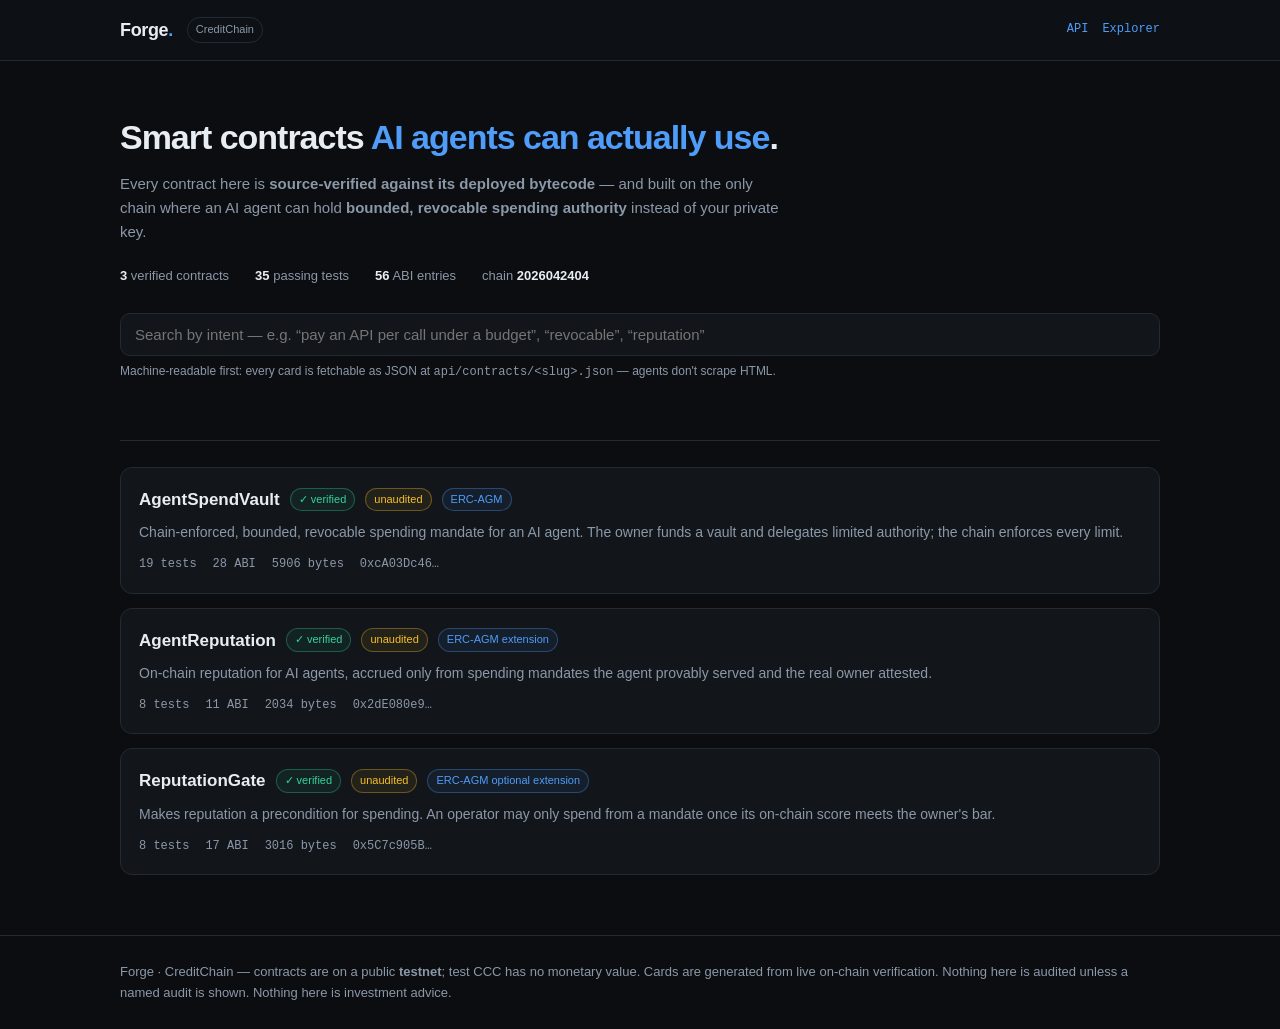
==== hub/index.html @ 73014efe "feat(hub): Forge AI-era smart contract hub at /hub Adds the contract catalog alongside the Forge IDE" ====
<!doctype html>
<html lang="en">
<head>
<meta charset="utf-8">
<meta name="viewport" content="width=device-width, initial-scale=1">
<title>Forge — AI-Era Smart Contract Hub · CreditChain</title>
<meta name="description" content="Discover, verify and deploy smart contracts that AI agents can use under chain-enforced spending mandates.">
<style>
  :root{
    --bg:#0b0d10; --panel:#12161b; --line:#222a33; --ink:#e8edf3; --dim:#8b98a8;
    --acc:#4f9cf9; --ok:#34d399; --warn:#fbbf24; --mono:ui-monospace,SFMono-Regular,Menlo,monospace;
  }
  *{box-sizing:border-box}
  body{margin:0;background:var(--bg);color:var(--ink);
    font:15px/1.6 -apple-system,BlinkMacSystemFont,"Segoe UI",Roboto,Helvetica,Arial,sans-serif}
  a{color:var(--acc);text-decoration:none} a:hover{text-decoration:underline}
  .wrap{max-width:1080px;margin:0 auto;padding:0 20px}
  header{border-bottom:1px solid var(--line);background:#0d1116;position:sticky;top:0;z-index:10}
  .bar{display:flex;align-items:center;gap:14px;height:60px}
  .logo{font-weight:700;letter-spacing:-.02em;font-size:18px}
  .logo span{color:var(--acc)}
  .pill{font-size:11px;color:var(--dim);border:1px solid var(--line);padding:3px 8px;border-radius:999px}
  .grow{flex:1}
  .hero{padding:56px 0 32px;border-bottom:1px solid var(--line)}
  h1{font-size:34px;line-height:1.2;margin:0 0 14px;letter-spacing:-.03em}
  h1 em{font-style:normal;color:var(--acc)}
  .sub{color:var(--dim);max-width:660px;margin:0 0 22px}
  .stats{display:flex;gap:26px;flex-wrap:wrap;font-size:13px;color:var(--dim)}
  .stats b{color:var(--ink);font-variant-numeric:tabular-nums}
  .search{width:100%;margin:26px 0 6px;padding:12px 14px;background:var(--panel);
    border:1px solid var(--line);border-radius:10px;color:var(--ink);font-size:15px}
  .search:focus{outline:none;border-color:var(--acc)}
  .hint{font-size:12px;color:var(--dim);margin-bottom:26px}
  .grid{display:grid;gap:14px;padding:26px 0 60px}
  .card{background:var(--panel);border:1px solid var(--line);border-radius:12px;padding:18px;cursor:pointer;transition:border-color .15s}
  .card:hover{border-color:var(--acc)}
  .ctop{display:flex;align-items:center;gap:10px;flex-wrap:wrap}
  .cname{font-weight:650;font-size:17px}
  .badge{font-size:11px;padding:2px 8px;border-radius:999px;border:1px solid}
  .b-ok{color:var(--ok);border-color:#34d39955;background:#34d39912}
  .b-warn{color:var(--warn);border-color:#fbbf2455;background:#fbbf2412}
  .b-std{color:var(--acc);border-color:#4f9cf955;background:#4f9cf912}
  .csum{color:var(--dim);margin:8px 0 12px;font-size:14px}
  .meta{display:flex;gap:16px;flex-wrap:wrap;font-size:12px;color:var(--dim);font-family:var(--mono)}
  dialog{background:var(--panel);color:var(--ink);border:1px solid var(--line);border-radius:14px;
    max-width:820px;width:calc(100% - 40px);padding:0}
  dialog::backdrop{background:#000a}
  .dhead{padding:20px;border-bottom:1px solid var(--line);display:flex;gap:12px;align-items:center;flex-wrap:wrap}
  .dbody{padding:20px;max-height:65vh;overflow:auto}
  .sec{margin-bottom:22px}
  .sec h3{font-size:12px;text-transform:uppercase;letter-spacing:.08em;color:var(--dim);margin:0 0 8px}
  ul{margin:0;padding-left:18px} li{margin-bottom:5px}
  .kv{display:grid;grid-template-columns:180px 1fr;gap:6px 14px;font-size:13px}
  .kv div:nth-child(odd){color:var(--dim)}
  code,.mono{font-family:var(--mono);font-size:12px;word-break:break-all}
  .warnbox{border:1px solid #fbbf2455;background:#fbbf2410;color:var(--warn);
    padding:10px 12px;border-radius:8px;font-size:13px}
  .close{margin-left:auto;background:none;border:1px solid var(--line);color:var(--dim);
    border-radius:8px;padding:6px 12px;cursor:pointer}
  footer{border-top:1px solid var(--line);padding:26px 0;color:var(--dim);font-size:13px}
  .empty{color:var(--dim);padding:30px 0}
</style>
</head>
<body>
<header><div class="wrap bar">
  <div class="logo">Forge<span>.</span></div>
  <span class="pill">CreditChain</span>
  <div class="grow"></div>
  <a class="mono" href="api/index.json">API</a>
  <a class="mono" href="https://scan.creditchain.org">Explorer</a>
</div></header>

<div class="wrap">
  <section class="hero">
    <h1>Smart contracts <em>AI agents can actually use</em>.</h1>
    <p class="sub">
      Every contract here is <strong>source-verified against its deployed bytecode</strong> —
      and built on the only chain where an AI agent can hold <strong>bounded, revocable
      spending authority</strong> instead of your private key.
    </p>
    <div class="stats">
      <div><b id="s-count">—</b> verified contracts</div>
      <div><b id="s-tests">—</b> passing tests</div>
      <div><b id="s-abi">—</b> ABI entries</div>
      <div>chain <b id="s-chain">—</b></div>
    </div>
    <input id="q" class="search" placeholder="Search by intent — e.g. “pay an API per call under a budget”, “revocable”, “reputation”">
    <div class="hint">Machine-readable first: every card is fetchable as JSON at <code>api/contracts/&lt;slug&gt;.json</code> — agents don't scrape HTML.</div>
  </section>
  <section id="grid" class="grid"></section>
</div>

<dialog id="dlg"><div id="dlg-content"></div></dialog>

<footer><div class="wrap">
  Forge · CreditChain — contracts are on a public <strong>testnet</strong>; test CCC has no monetary value.
  Cards are generated from live on-chain verification. Nothing here is audited unless a named audit is shown.
  Nothing here is investment advice.
</div></footer>

<script>
let CARDS = [], INDEX = null;

const esc = s => String(s ?? "").replace(/[&<>"]/g, c => ({"&":"&amp;","<":"&lt;",">":"&gt;",'"':"&quot;"}[c]));

async function boot(){
  INDEX = await (await fetch("api/index.json")).json();
  document.getElementById("s-count").textContent = INDEX.count;
  document.getElementById("s-chain").textContent = INDEX.chain.chain_id;
  document.getElementById("s-tests").textContent = INDEX.contracts.reduce((a,c)=>a+c.tests,0);
  document.getElementById("s-abi").textContent = INDEX.contracts.reduce((a,c)=>a+c.abi_entries,0);
  CARDS = await Promise.all(INDEX.contracts.map(c =>
    fetch(`api/contracts/${c.slug}.json`).then(r=>r.json())));
  render(CARDS);
}

// Intent search: rank by how many query terms a card matches across its whole
// description surface (summary, rationale, rails, tags, ABI), not just the name.
// Ranked-OR rather than strict AND, so a phrase like "pay an API under a budget"
// still surfaces the mandate vault instead of returning nothing.
const SYNONYMS = {
  pay:"spend payment settle", paying:"spend payment", spend:"pay payment settle",
  budget:"cap limit ceiling allowance", limit:"cap budget rail",
  api:"service call metered per-call", autonomous:"agent unattended automatic",
  revoke:"cancel kill-switch stop", trust:"reputation score record",
  safe:"bounded enforced guarded", key:"custody private-key"
};
function expand(term){ return (term + " " + (SYNONYMS[term] || "")).trim(); }

function search(q){
  q = q.trim().toLowerCase();
  if(!q) return CARDS;
  const terms = [...new Set(q.split(/\s+/).flatMap(t => expand(t).split(" ")))]
                  .filter(t => t.length > 2);
  const scored = CARDS.map(c => {
    const hay = [c.name, c.summary, c.why_it_exists, c.standard,
      c.tags.join(" "), c.enforced_rails.join(" "),
      c.known_limitations.join(" "),
      c.interface.functions.join(" ")].join(" ").toLowerCase();
    const score = terms.reduce((n,t) => n + (hay.includes(t) ? 1 : 0), 0);
    return {c, score};
  }).filter(x => x.score > 0).sort((a,b) => b.score - a.score);
  return scored.map(x => x.c);
}

function render(list){
  const g = document.getElementById("grid");
  if(!list.length){ g.innerHTML = '<div class="empty">No contracts match that intent.</div>'; return; }
  g.innerHTML = list.map(c => `
    <article class="card" onclick="openCard('${c.slug}')">
      <div class="ctop">
        <span class="cname">${esc(c.name)}</span>
        <span class="badge b-ok">✓ verified</span>
        <span class="badge b-warn">unaudited</span>
        <span class="badge b-std">${esc(c.standard)}</span>
      </div>
      <div class="csum">${esc(c.summary)}</div>
      <div class="meta">
        <span>${c.evidence.tests.total} tests</span>
        <span>${c.interface.abi_entries} ABI</span>
        <span>${c.provenance.bytecode_size_bytes} bytes</span>
        <span>${esc(c.deployments[0].address.slice(0,10))}…</span>
      </div>
    </article>`).join("");
}

function openCard(slug){
  const c = CARDS.find(x=>x.slug===slug); if(!c) return;
  const d = c.deployments[0];
  document.getElementById("dlg-content").innerHTML = `
    <div class="dhead">
      <span class="cname">${esc(c.name)}</span>
      <span class="badge b-ok">✓ verified</span>
      <span class="badge b-warn">unaudited</span>
      <button class="close" onclick="document.getElementById('dlg').close()">Close</button>
    </div>
    <div class="dbody">
      <div class="sec"><p>${esc(c.summary)}</p>
        <p style="color:var(--dim)">${esc(c.why_it_exists)}</p></div>

      <div class="sec"><h3>Security posture</h3>
        <div class="warnbox">${esc(c.evidence.audit_status)}</div>
        <ul style="margin-top:10px">
          <li><strong>${c.evidence.tests.total} tests</strong> — ${esc(c.evidence.tests.detail)}</li>
          ${(c.evidence.tests.invariants||[]).map(i=>`<li>Invariant: ${esc(i)}</li>`).join("")}
        </ul></div>

      <div class="sec"><h3>Rails the chain enforces</h3>
        <ul>${c.enforced_rails.map(r=>`<li>${esc(r)}</li>`).join("")}</ul></div>

      <div class="sec"><h3>Known limitations</h3>
        <ul>${c.known_limitations.map(l=>`<li>${esc(l)}</li>`).join("")}</ul></div>

      <div class="sec"><h3>Provenance</h3>
        <div class="kv">
          <div>Verification</div><div>${esc(c.provenance.verification_method)}</div>
          <div>Compiler</div><div class="mono">${esc(c.provenance.compiler)}</div>
          <div>Address</div><div class="mono">${esc(d.address)}</div>
          <div>Creator</div><div class="mono">${esc(c.provenance.creator)}</div>
          <div>Creation tx</div><div class="mono">${esc(c.provenance.creation_tx)}</div>
          <div>Bytecode</div><div>${c.provenance.bytecode_size_bytes} bytes</div>
          <div>Network</div><div>${esc(d.network)} (chainId ${d.chain_id})</div>
          <div>Proof</div><div><a href="${d.verify_api}" target="_blank">verification API ↗</a> ·
            <a href="${d.explorer}" target="_blank">explorer ↗</a></div>
          <div>Machine-readable</div><div><a href="api/contracts/${c.slug}.json" target="_blank">card JSON ↗</a></div>
        </div></div>

      <div class="sec"><h3>Interface</h3>
        <div class="mono" style="color:var(--dim)">${c.interface.functions.map(esc).join(" · ")}</div></div>
    </div>`;
  document.getElementById("dlg").showModal();
}

document.getElementById("q").addEventListener("input", e => render(search(e.target.value)));
boot();
</script>
</body>
</html>
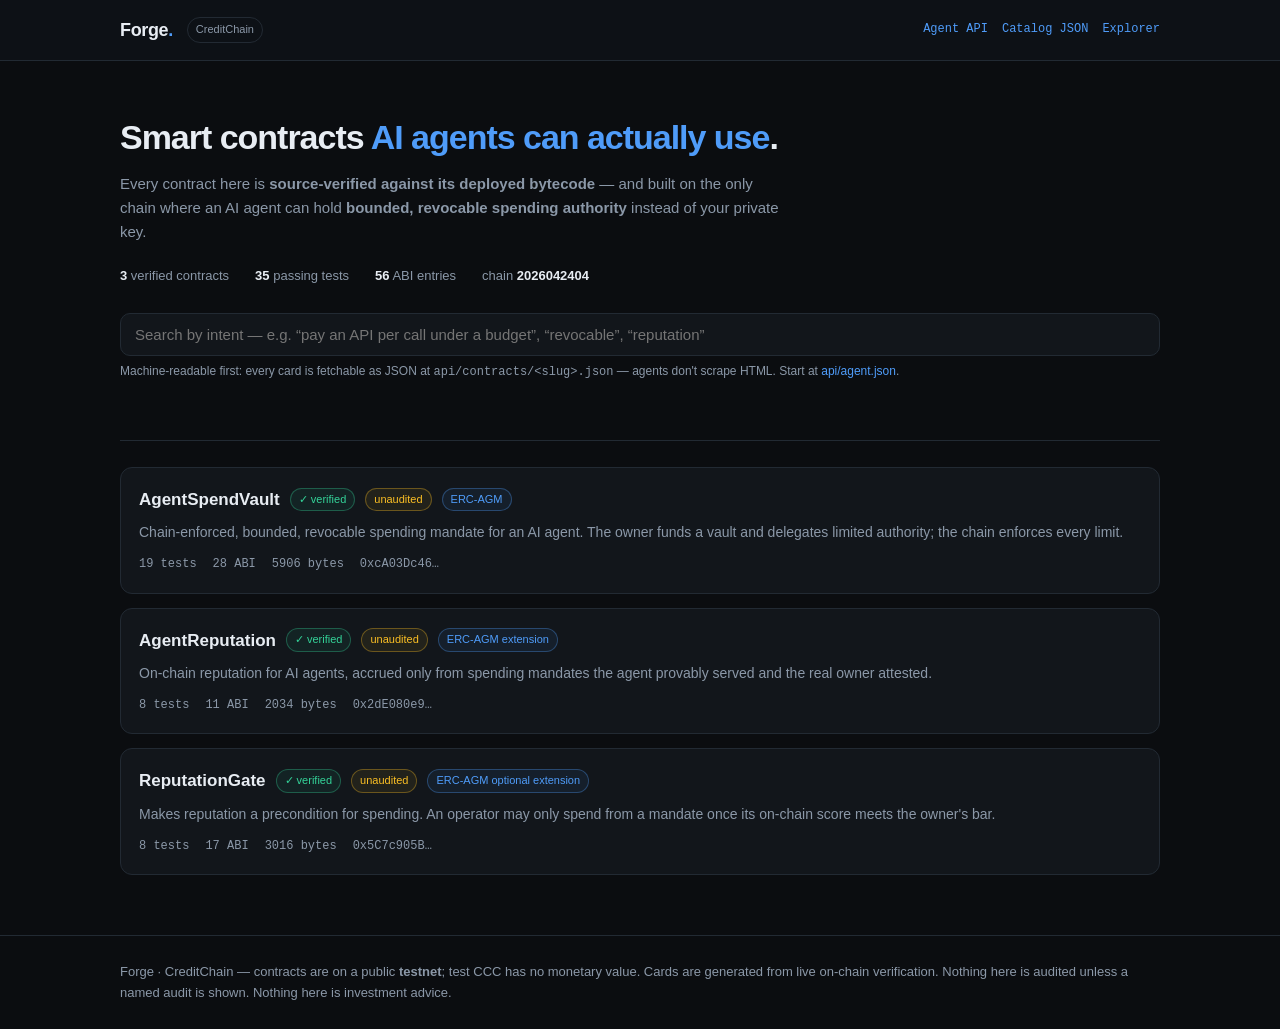
==== commit 63ee60ef: "feat(hub): agent manifest + one-click Open in Forge IDE api/agent.json is the machine-readable contr" ====
--- a/hub/index.html
+++ b/hub/index.html
@@ -55,6 +55,9 @@
   code,.mono{font-family:var(--mono);font-size:12px;word-break:break-all}
   .warnbox{border:1px solid #fbbf2455;background:#fbbf2410;color:var(--warn);
     padding:10px 12px;border-radius:8px;font-size:13px}
+  .btn{display:inline-block;border:1px solid var(--line);background:#0e1318;color:var(--acc);
+    border-radius:8px;padding:8px 12px;font-size:13px;text-decoration:none}
+  .btn:hover{border-color:var(--acc);text-decoration:none}
   .close{margin-left:auto;background:none;border:1px solid var(--line);color:var(--dim);
     border-radius:8px;padding:6px 12px;cursor:pointer}
   footer{border-top:1px solid var(--line);padding:26px 0;color:var(--dim);font-size:13px}
@@ -66,7 +69,8 @@
   <div class="logo">Forge<span>.</span></div>
   <span class="pill">CreditChain</span>
   <div class="grow"></div>
-  <a class="mono" href="api/index.json">API</a>
+  <a class="mono" href="api/agent.json">Agent API</a>
+  <a class="mono" href="api/index.json">Catalog JSON</a>
   <a class="mono" href="https://scan.creditchain.org">Explorer</a>
 </div></header>
 
@@ -85,7 +89,7 @@
       <div>chain <b id="s-chain">—</b></div>
     </div>
     <input id="q" class="search" placeholder="Search by intent — e.g. “pay an API per call under a budget”, “revocable”, “reputation”">
-    <div class="hint">Machine-readable first: every card is fetchable as JSON at <code>api/contracts/&lt;slug&gt;.json</code> — agents don't scrape HTML.</div>
+    <div class="hint">Machine-readable first: every card is fetchable as JSON at <code>api/contracts/&lt;slug&gt;.json</code> — agents don't scrape HTML. Start at <a href="api/agent.json">api/agent.json</a>.</div>
   </section>
   <section id="grid" class="grid"></section>
 </div>
@@ -164,6 +168,15 @@
     </article>`).join("");
 }
 
+// Forge IDE (Remix-derived) opens a source file passed as base64 in #code=.
+function ideUrl(c){
+  try{
+    const b64 = btoa(unescape(encodeURIComponent(c.source_code || "")))
+                  .replace(/\+/g,"-").replace(/\//g,"_").replace(/=+$/,"");
+    return "https://forge.creditchain.org/#code=" + b64;
+  }catch(e){ return "https://forge.creditchain.org/"; }
+}
+
 function openCard(slug){
   const c = CARDS.find(x=>x.slug===slug); if(!c) return;
   const d = c.deployments[0];
@@ -207,6 +220,17 @@
 
       <div class="sec"><h3>Interface</h3>
         <div class="mono" style="color:var(--dim)">${c.interface.functions.map(esc).join(" · ")}</div></div>
+
+      <div class="sec"><h3>Use it</h3>
+        <div style="display:flex;gap:10px;flex-wrap:wrap;margin-bottom:10px">
+          <a class="btn" href="${ideUrl(c)}" target="_blank">Open in Forge IDE ↗</a>
+          <a class="btn" href="api/contracts/${c.slug}.json" target="_blank">Card JSON ↗</a>
+          <a class="btn" href="${d.explorer}" target="_blank">On-chain proof ↗</a>
+        </div>
+        <div style="color:var(--dim);font-size:13px">An agent can call this contract under a
+          <strong>chain-enforced spending mandate</strong> — see
+          <a href="api/agent.json">api/agent.json</a> for the machine-readable flow.</div>
+      </div>
     </div>`;
   document.getElementById("dlg").showModal();
 }
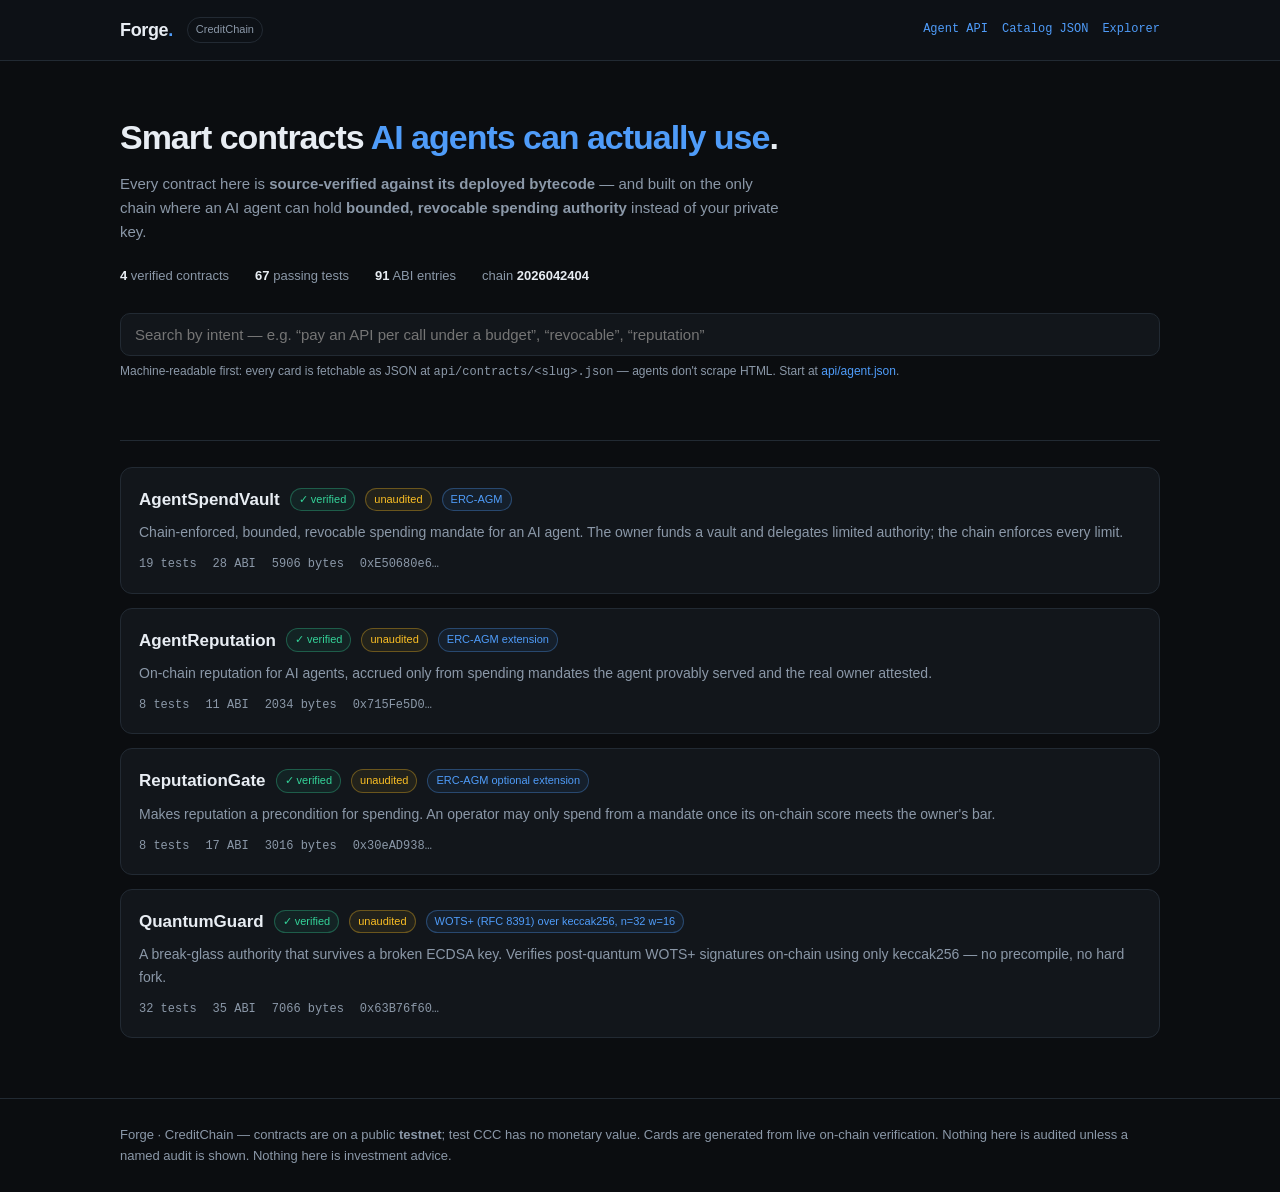
==== commit 8c142524: "retire the Remix IDE build, leaving the hub as the site forge.creditchain.org shipped 113 MB of Remi" ====
--- a/hub/index.html
+++ b/hub/index.html
@@ -168,13 +168,12 @@
     </article>`).join("");
 }
 
-// Forge IDE (Remix-derived) opens a source file passed as base64 in #code=.
-function ideUrl(c){
-  try{
-    const b64 = btoa(unescape(encodeURIComponent(c.source_code || "")))
-                  .replace(/\+/g,"-").replace(/\//g,"_").replace(/=+$/,"");
-    return "https://forge.creditchain.org/#code=" + b64;
-  }catch(e){ return "https://forge.creditchain.org/"; }
+// Studio opens a verified contract by address and lets you call it through your
+// own wallet. It replaces the Remix-derived editor, which never built.
+function studioUrl(c){
+  // Studio selects a contract from location.hash by slug — the same slug this
+  // catalog uses — so the deep link needs no change on the Studio side.
+  return "/studio.html#" + encodeURIComponent(c.slug || "");
 }
 
 function openCard(slug){
@@ -223,7 +222,7 @@
 
       <div class="sec"><h3>Use it</h3>
         <div style="display:flex;gap:10px;flex-wrap:wrap;margin-bottom:10px">
-          <a class="btn" href="${ideUrl(c)}" target="_blank">Open in Forge IDE ↗</a>
+          <a class="btn" href="${studioUrl(c)}">Open in Studio ↗</a>
           <a class="btn" href="api/contracts/${c.slug}.json" target="_blank">Card JSON ↗</a>
           <a class="btn" href="${d.explorer}" target="_blank">On-chain proof ↗</a>
         </div>
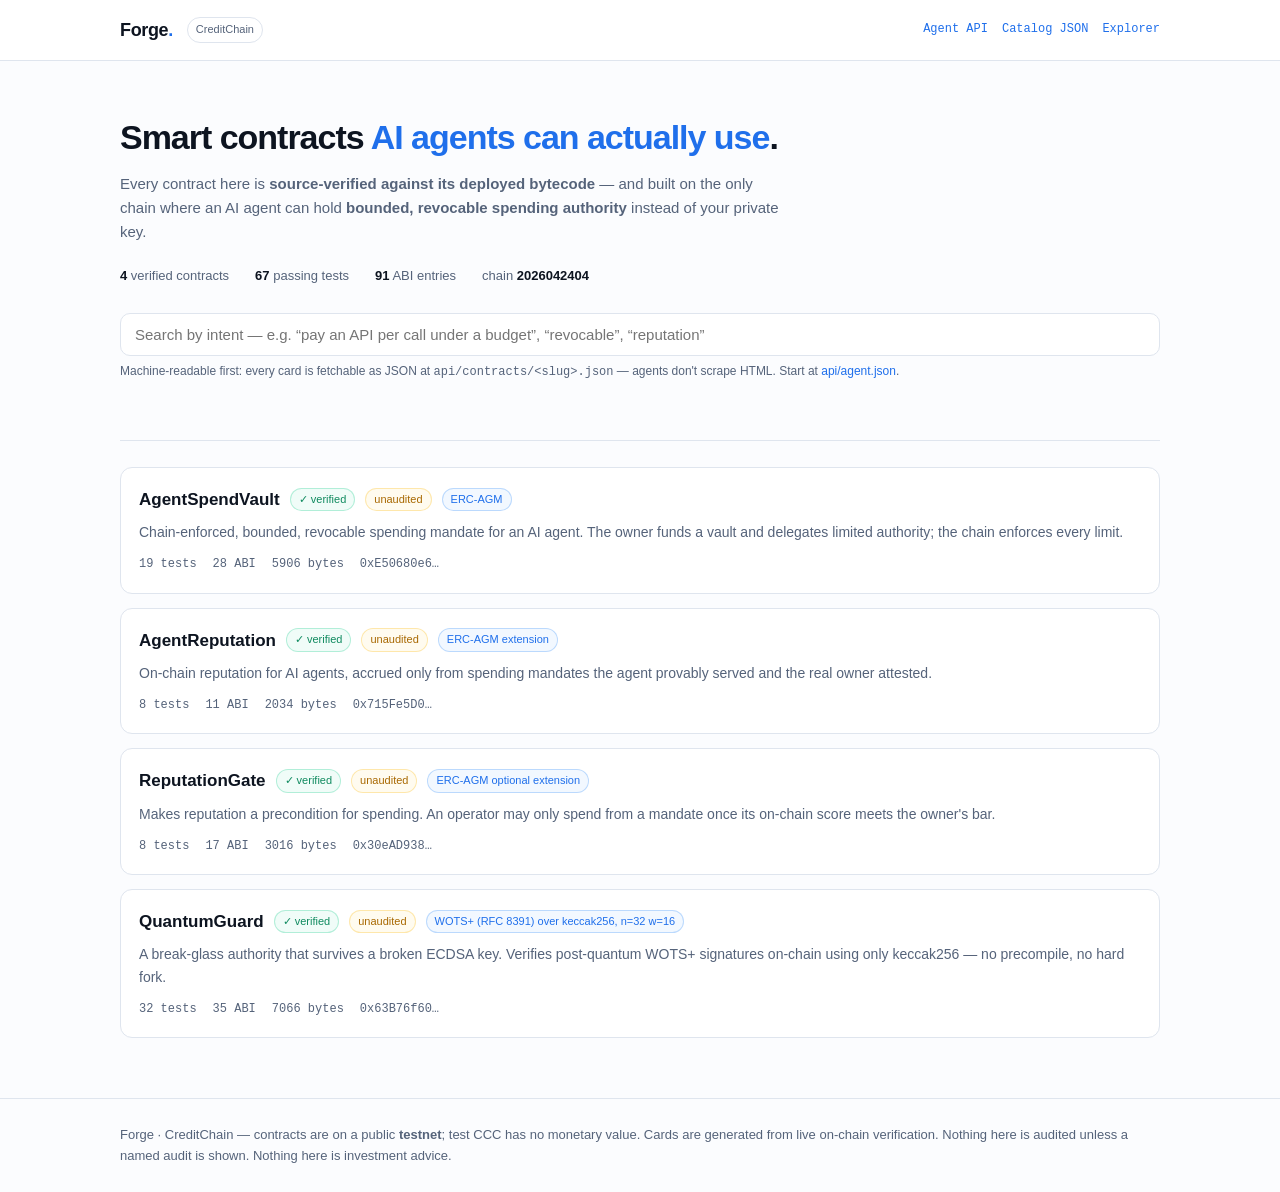
==== commit b1ec79f4: "site: CreditChain identity, themes, locales, and a responsive bar Identity. The tab icon was still R" ====
--- a/hub/index.html
+++ b/hub/index.html
@@ -4,18 +4,30 @@
 <meta charset="utf-8">
 <meta name="viewport" content="width=device-width, initial-scale=1">
 <title>Forge — AI-Era Smart Contract Hub · CreditChain</title>
+<script>
+/* Theme is chosen on the landing page and stored in localStorage; every page
+   honours it, so the setting is site-wide rather than per-page. Runs in <head>,
+   before first paint, to avoid a flash of the wrong palette. */
+(function(){try{var m=localStorage.getItem("forge.theme")||"system";
+if(m!=="system")document.documentElement.setAttribute("data-theme",m);}catch(e){}})();
+</script>
+<link rel="icon" href="/favicon.svg" type="image/svg+xml">
 <meta name="description" content="Discover, verify and deploy smart contracts that AI agents can use under chain-enforced spending mandates.">
 <style>
   :root{
     --bg:#0b0d10; --panel:#12161b; --line:#222a33; --ink:#e8edf3; --dim:#8b98a8;
     --acc:#4f9cf9; --ok:#34d399; --warn:#fbbf24; --mono:ui-monospace,SFMono-Regular,Menlo,monospace;
   }
+    :root[data-theme="light"]{--bg:#fbfcfe;--panel:#ffffff;--line:#dfe5ee;--ink:#0d1420;--dim:#55637a;--acc:#1f6feb;--acc2:#7c4dff;--ok:#0f8a5f;--warn:#a86800;--err:#c2410c;color-scheme:light}
+    @media (prefers-color-scheme:light){
+      :root:not([data-theme="dark"]){--bg:#fbfcfe;--panel:#ffffff;--line:#dfe5ee;--ink:#0d1420;--dim:#55637a;--acc:#1f6feb;--acc2:#7c4dff;--ok:#0f8a5f;--warn:#a86800;--err:#c2410c;color-scheme:light}
+    }
   *{box-sizing:border-box}
   body{margin:0;background:var(--bg);color:var(--ink);
     font:15px/1.6 -apple-system,BlinkMacSystemFont,"Segoe UI",Roboto,Helvetica,Arial,sans-serif}
   a{color:var(--acc);text-decoration:none} a:hover{text-decoration:underline}
   .wrap{max-width:1080px;margin:0 auto;padding:0 20px}
-  header{border-bottom:1px solid var(--line);background:#0d1116;position:sticky;top:0;z-index:10}
+  header{border-bottom:1px solid var(--line);background:var(--panel);position:sticky;top:0;z-index:10}
   .bar{display:flex;align-items:center;gap:14px;height:60px}
   .logo{font-weight:700;letter-spacing:-.02em;font-size:18px}
   .logo span{color:var(--acc)}
@@ -29,6 +41,7 @@
   .stats b{color:var(--ink);font-variant-numeric:tabular-nums}
   .search{width:100%;margin:26px 0 6px;padding:12px 14px;background:var(--panel);
     border:1px solid var(--line);border-radius:10px;color:var(--ink);font-size:15px}
+  .capmatch{margin:10px 0 4px;padding:11px 13px;border:1px solid var(--acc);border-radius:8px;background:rgba(90,120,255,.07);font-size:13px;line-height:1.55}
   .search:focus{outline:none;border-color:var(--acc)}
   .hint{font-size:12px;color:var(--dim);margin-bottom:26px}
   .grid{display:grid;gap:14px;padding:26px 0 60px}
@@ -55,7 +68,7 @@
   code,.mono{font-family:var(--mono);font-size:12px;word-break:break-all}
   .warnbox{border:1px solid #fbbf2455;background:#fbbf2410;color:var(--warn);
     padding:10px 12px;border-radius:8px;font-size:13px}
-  .btn{display:inline-block;border:1px solid var(--line);background:#0e1318;color:var(--acc);
+  .btn{display:inline-block;border:1px solid var(--line);background:var(--panel);color:var(--acc);
     border-radius:8px;padding:8px 12px;font-size:13px;text-decoration:none}
   .btn:hover{border-color:var(--acc);text-decoration:none}
   .close{margin-left:auto;background:none;border:1px solid var(--line);color:var(--dim);
@@ -89,6 +102,7 @@
       <div>chain <b id="s-chain">—</b></div>
     </div>
     <input id="q" class="search" placeholder="Search by intent — e.g. “pay an API per call under a budget”, “revocable”, “reputation”">
+  <div id="capmatch" class="capmatch" style="display:none"></div>
     <div class="hint">Machine-readable first: every card is fetchable as JSON at <code>api/contracts/&lt;slug&gt;.json</code> — agents don't scrape HTML. Start at <a href="api/agent.json">api/agent.json</a>.</div>
   </section>
   <section id="grid" class="grid"></section>
@@ -104,6 +118,7 @@
 
 <script>
 let CARDS = [], INDEX = null;
+let CAPS = null;
 
 const esc = s => String(s ?? "").replace(/[&<>"]/g, c => ({"&":"&amp;","<":"&lt;",">":"&gt;",'"':"&quot;"}[c]));
 
@@ -115,6 +130,8 @@
   document.getElementById("s-abi").textContent = INDEX.contracts.reduce((a,c)=>a+c.abi_entries,0);
   CARDS = await Promise.all(INDEX.contracts.map(c =>
     fetch(`api/contracts/${c.slug}.json`).then(r=>r.json())));
+  try{ CAPS = await (await fetch("api/capabilities.json")).json(); }
+  catch(e){ CAPS = null; }   // search still works without it, just fuzzily
   render(CARDS);
 }
 
@@ -130,6 +147,24 @@
   safe:"bounded enforced guarded", key:"custody private-key"
 };
 function expand(term){ return (term + " " + (SYNONYMS[term] || "")).trim(); }
+
+// Deterministic capability match, tried before the fuzzy ranking. An intent
+// declares the functions it needs; a contract satisfies it only if its ABI has
+// all of them. That is a fact about the interface, not a guess about the words,
+// so when it hits we can show the reader *why* it hit.
+function capabilityMatch(q){
+  if(!CAPS || !CAPS.capabilities) return null;
+  const terms = q.split(/\s+/).filter(t => t.length > 2);
+  if(!terms.length) return null;
+  let best = null;
+  for(const cap of CAPS.capabilities){
+    const hay = (cap.id + " " + cap.intent).toLowerCase();
+    const hits = terms.reduce((n,t) => n + (hay.includes(t) ? 1 : 0), 0);
+    if(hits && (!best || hits > best.hits)) best = {cap, hits};
+  }
+  // One matching word is a coincidence; two is a signal.
+  return best && best.hits >= 2 ? best.cap : null;
+}
 
 function search(q){
   q = q.trim().toLowerCase();
@@ -234,7 +269,27 @@
   document.getElementById("dlg").showModal();
 }
 
-document.getElementById("q").addEventListener("input", e => render(search(e.target.value)));
+document.getElementById("q").addEventListener("input", e => {
+  const q = e.target.value;
+  const cap = capabilityMatch(q.trim().toLowerCase());
+  const banner = document.getElementById("capmatch");
+  if(cap && cap.matches.length){
+    // Show the reasoning, not just the result: the reader can check the claim
+    // against the ABI themselves.
+    banner.innerHTML = `<b>Capability match — ${esc(cap.id)}</b><br>` +
+      `${esc(cap.intent)}<br>` +
+      `<span class="mono">requires ${cap.requires.map(esc).join(" · ")}</span> — ` +
+      `satisfied by ${cap.matches.length} contract${cap.matches.length > 1 ? "s" : ""}, ` +
+      `checked against the ABI rather than the description.`;
+    banner.style.display = "block";
+    const hit = CARDS.filter(c => cap.matches.includes(c.slug));
+    const rest = search(q).filter(c => !cap.matches.includes(c.slug));
+    render(hit.concat(rest));
+  } else {
+    banner.style.display = "none";
+    render(search(q));
+  }
+});
 boot();
 </script>
 </body>
